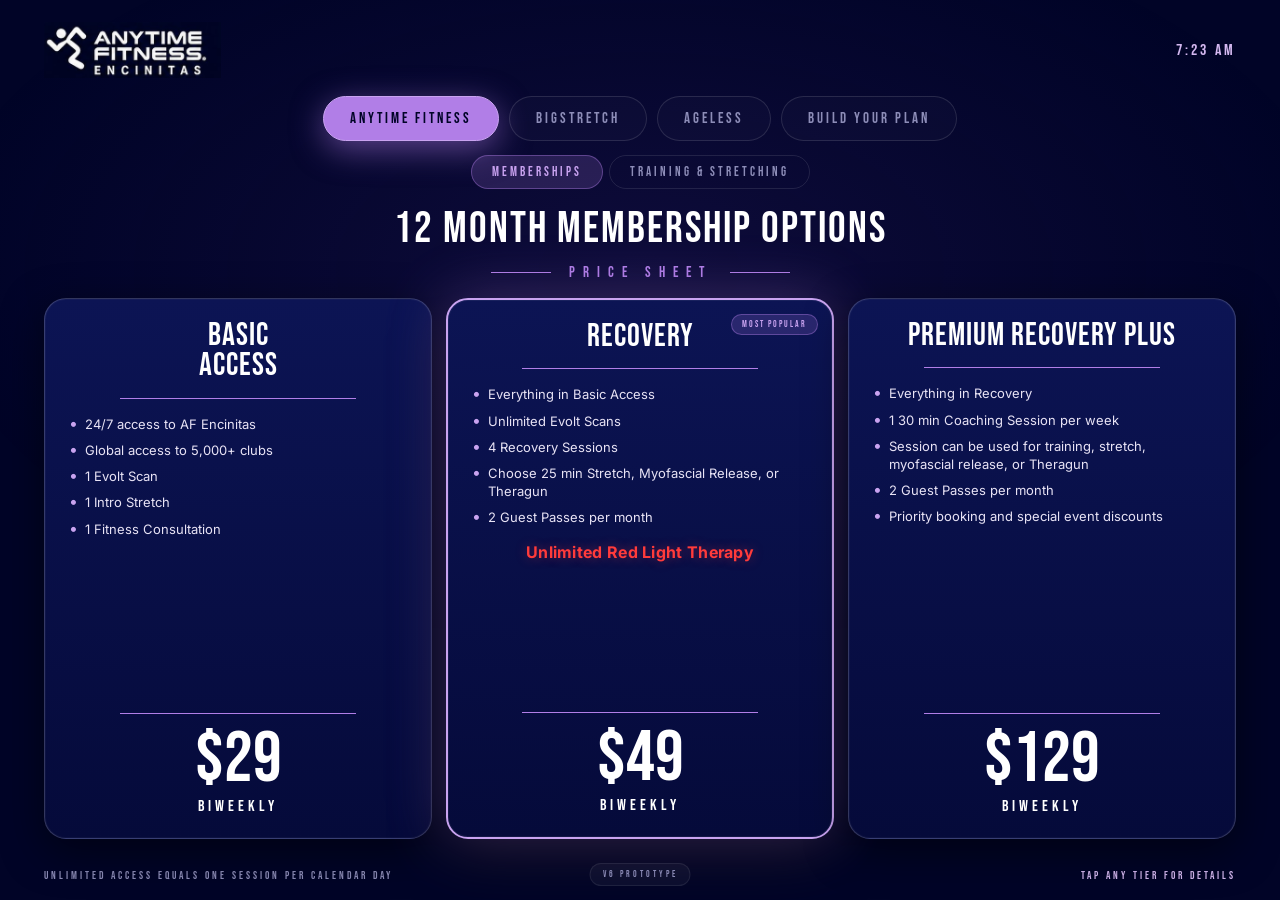
==== index.html @ 7ba9eded "Add files via upload" ====
<!DOCTYPE html>
<html lang="en">
<head>
<meta charset="UTF-8">
<meta name="viewport" content="width=device-width, initial-scale=1.0, maximum-scale=1.0, user-scalable=no">
<title>Anytime Fitness Encinitas — Membership Kiosk</title>
<link rel="preconnect" href="https://fonts.googleapis.com">
<link rel="preconnect" href="https://fonts.gstatic.com" crossorigin>
<link href="https://fonts.googleapis.com/css2?family=Bebas+Neue&family=Inter:wght@300;400;500;600;700;800&display=swap" rel="stylesheet">
<style>
:root {
  /* Sampled from the actual printed price sheets */
  --bg-deep: #010427;
  --bg-card: #050a3a;
  --bg-card-grad-top: #0c1454;
  --bg-card-grad-bot: #050a3a;
  --tile-border: rgba(255, 255, 255, 0.18);
  --tile-border-hot: rgba(177, 126, 231, 0.7);
  --purple-accent: #b17ee7;
  --purple-bright: #c9a3f0;
  --purple-soft: #d4b8f0;
  --purple-glow: rgba(177, 126, 231, 0.5);
  --red-hot: #ff3b3b;
  --red-glow: #ff6b6b;
  --white: #ffffff;
  --white-soft: #e8e3f5;
  --text-mute: #8d8db8;
  --gold: #d4af37;
  --gold-soft: #f0d97a;
  --gold-deep: #8b7325;
  --ageless-bg: #0a0a0a;
  --bigstretch-blue: #4a3fff;
  --bigstretch-cyan: #3fb8ff;
  --green-accent: #4ade80;
}

* { margin: 0; padding: 0; box-sizing: border-box; -webkit-tap-highlight-color: transparent; }

html, body {
  width: 100%;
  height: 100vh;
  overflow: hidden;
  font-family: 'Inter', sans-serif;
  background: var(--bg-deep);
  color: var(--white);
  user-select: none;
  -webkit-user-select: none;
}

body {
  background: var(--bg-deep);
  position: relative;
}

/* Subtle radial glow to mimic the printed sheet's center glow */
.kiosk-glow {
  position: fixed;
  inset: 0;
  pointer-events: none;
  z-index: 0;
  background: radial-gradient(ellipse 80% 60% at 50% 30%, rgba(76, 47, 145, 0.18), transparent 70%);
}

.kiosk {
  width: 100%;
  height: 100vh;
  display: flex;
  flex-direction: column;
  position: relative;
  z-index: 1;
}

/* ============ HEADER WITH OFFICIAL LOCKUP ============ */
.header {
  padding: 22px 44px 0;
  display: flex;
  align-items: center;
  justify-content: space-between;
  flex-shrink: 0;
}

.brand-lockup {
  height: 56px;
  width: auto;
  object-fit: contain;
}

.time-display {
  font-family: 'Bebas Neue', sans-serif;
  font-size: 16px;
  letter-spacing: 3px;
  color: var(--purple-soft);
}

/* ============ TABS ============ */
.tabs {
  display: flex;
  justify-content: center;
  gap: 10px;
  padding: 18px 44px 0;
  flex-shrink: 0;
}

.tab {
  padding: 12px 26px;
  border: 1px solid rgba(255,255,255,0.12);
  background: rgba(255,255,255,0.02);
  color: var(--text-mute);
  font-family: 'Bebas Neue', sans-serif;
  font-size: 15px;
  letter-spacing: 3px;
  cursor: pointer;
  border-radius: 100px;
  transition: all 0.3s cubic-bezier(0.4, 0, 0.2, 1);
  position: relative;
  overflow: hidden;
}

.tab.active {
  background: var(--purple-accent);
  color: var(--bg-deep);
  border-color: var(--purple-bright);
  box-shadow: 0 8px 32px var(--purple-glow);
}

.tab.active.ageless-tab {
  background: var(--ageless-bg);
  color: var(--gold);
  border-color: var(--gold);
  box-shadow: 0 8px 32px rgba(212, 175, 55, 0.3);
}

.tab.active.bigstretch-tab {
  background: linear-gradient(135deg, var(--bigstretch-blue), var(--bigstretch-cyan));
  color: var(--white);
  border-color: var(--bigstretch-cyan);
}

.tab.active.build-tab {
  background: linear-gradient(135deg, var(--purple-accent), #e8b8ff);
  background-size: 200% 200%;
  animation: buildGradient 4s ease-in-out infinite;
  color: var(--bg-deep);
}

@keyframes buildGradient {
  0%, 100% { background-position: 0% 50%; }
  50% { background-position: 100% 50%; }
}

.tab:not(.active):hover {
  color: var(--white);
  border-color: rgba(255,255,255,0.3);
}

/* SUB-TABS */
.sub-tabs {
  display: flex;
  gap: 6px;
  padding: 14px 44px 0;
  flex-shrink: 0;
  justify-content: center;
  opacity: 0;
  max-height: 0;
  overflow: hidden;
  transition: all 0.3s;
}

.sub-tabs.visible {
  opacity: 1;
  max-height: 60px;
}

.sub-tab {
  padding: 8px 20px;
  border: 1px solid rgba(255,255,255,0.1);
  background: transparent;
  color: var(--text-mute);
  font-family: 'Bebas Neue', sans-serif;
  font-size: 13px;
  letter-spacing: 3px;
  cursor: pointer;
  border-radius: 100px;
  transition: all 0.25s;
}

.sub-tab.active {
  background: rgba(177, 126, 231, 0.18);
  color: var(--purple-bright);
  border-color: rgba(177, 126, 231, 0.4);
}

/* ============ MAIN ============ */
.main {
  flex: 1;
  padding: 18px 44px;
  display: flex;
  flex-direction: column;
  min-height: 0;
  position: relative;
}

/* ============ SCREEN HEADER (mimics PRICE SHEET style on print) ============ */
.screen-header {
  text-align: center;
  margin-bottom: 16px;
  flex-shrink: 0;
}

.screen-title {
  font-family: 'Bebas Neue', sans-serif;
  font-size: 44px;
  letter-spacing: 2px;
  color: var(--white);
  line-height: 1;
  margin-bottom: 6px;
}

.screen-subtitle-wrap {
  display: inline-flex;
  align-items: center;
  gap: 18px;
  margin-top: 4px;
}

.screen-subtitle-wrap::before,
.screen-subtitle-wrap::after {
  content: '';
  display: block;
  width: 60px;
  height: 1px;
  background: var(--purple-accent);
}

.screen-subtitle {
  font-family: 'Bebas Neue', sans-serif;
  font-size: 15px;
  letter-spacing: 8px;
  color: var(--purple-accent);
}

/* ============ TILES (printed-sheet style) ============ */
.tiles-grid {
  flex: 1;
  display: grid;
  gap: 14px;
  min-height: 0;
}

.tiles-grid.memberships-grid {
  grid-template-columns: repeat(3, 1fr);
  grid-template-rows: 1fr;
}

.tiles-grid.training-grid {
  grid-template-columns: repeat(2, 1fr);
  grid-template-rows: 1fr 1fr;
}

.tiles-grid.bigstretch-grid {
  grid-template-columns: repeat(3, 1fr);
  grid-template-rows: repeat(2, 1fr);
}

.tiles-grid.bigstretch-grid .tile {
  padding: 16px 18px;
}

.tiles-grid.bigstretch-grid .tile-name {
  font-size: 24px;
}

.tiles-grid.bigstretch-grid .tile-includes li {
  font-size: 12px;
}

.tiles-grid.bigstretch-grid .tile-price {
  font-size: 52px;
}

.tiles-grid.bigstretch-grid .tile-cadence {
  font-size: 12px;
}

.tiles-grid.bigstretch-grid .tile-name-divider,
.tiles-grid.bigstretch-grid .tile-price-divider {
  margin: 8px auto 10px;
}

.tiles-grid.ageless-grid {
  grid-template-columns: repeat(2, 1fr);
  grid-template-rows: 1fr;
}

.tile {
  background: linear-gradient(180deg, var(--bg-card-grad-top), var(--bg-card-grad-bot));
  border: 1.5px solid var(--tile-border);
  border-radius: 22px;
  padding: 22px 24px;
  cursor: pointer;
  transition: all 0.35s cubic-bezier(0.4, 0, 0.2, 1);
  display: flex;
  flex-direction: column;
  position: relative;
  overflow: hidden;
  box-shadow:
    0 0 0 1px rgba(255, 255, 255, 0.03) inset,
    0 12px 40px rgba(0, 0, 0, 0.5);
}

.tile:hover {
  border-color: var(--tile-border-hot);
  transform: translateY(-3px);
  box-shadow:
    0 0 0 1px rgba(255, 255, 255, 0.06) inset,
    0 0 50px rgba(177, 126, 231, 0.25),
    0 20px 50px rgba(0, 0, 0, 0.6);
}

.tile.featured {
  border: 2px solid var(--purple-bright);
  box-shadow:
    0 0 0 1px rgba(255, 255, 255, 0.06) inset,
    0 0 60px rgba(177, 126, 231, 0.3),
    0 20px 50px rgba(0, 0, 0, 0.6);
}

.tile.featured .featured-pulse {
  position: absolute;
  inset: -2px;
  border-radius: 22px;
  pointer-events: none;
  border: 2px solid var(--purple-bright);
  animation: attentionPulse 4s ease-in-out infinite;
  opacity: 0;
}

@keyframes attentionPulse {
  0%, 100% { opacity: 0; box-shadow: 0 0 0 0 rgba(177, 126, 231, 0); }
  50% { opacity: 0.7; box-shadow: 0 0 0 8px rgba(177, 126, 231, 0.08), 0 0 40px rgba(177, 126, 231, 0.35); }
}

.tile.featured::after {
  content: 'MOST POPULAR';
  position: absolute;
  top: 14px;
  right: 14px;
  font-family: 'Bebas Neue', sans-serif;
  font-size: 9px;
  letter-spacing: 2px;
  color: var(--purple-bright);
  background: rgba(177, 126, 231, 0.18);
  padding: 4px 10px;
  border-radius: 100px;
  border: 1px solid rgba(177, 126, 231, 0.4);
  z-index: 3;
}

/* Tile content layout */
.tile-name {
  font-family: 'Bebas Neue', sans-serif;
  font-size: 32px;
  letter-spacing: 1px;
  line-height: 0.95;
  margin-bottom: 4px;
  text-align: center;
}

.tile-name-divider {
  height: 1px;
  background: var(--purple-accent);
  width: 70%;
  margin: 12px auto 16px;
}

.tile-includes {
  list-style: none;
  flex: 1;
  display: flex;
  flex-direction: column;
  justify-content: flex-start;
  gap: 8px;
}

.tile-includes li {
  font-size: 13px;
  color: var(--white-soft);
  line-height: 1.4;
  padding-left: 16px;
  position: relative;
}

.tile-includes li::before {
  content: '•';
  position: absolute;
  left: 0;
  top: 0;
  color: var(--purple-bright);
  font-size: 16px;
  line-height: 1;
}

/* RED highlight callout for Unlimited Red Light Therapy */
.benefit-red-highlight {
  color: var(--red-hot) !important;
  font-weight: 700;
  font-size: 16px !important;
  letter-spacing: 0.3px;
  text-shadow: 0 0 12px rgba(255, 59, 59, 0.4);
  margin-top: 6px;
  padding-left: 0 !important;
  text-align: center;
}

.benefit-red-highlight::before {
  display: none !important;
}

/* Price footer area on tile (matches print) */
.tile-price-divider {
  height: 1px;
  background: var(--purple-accent);
  width: 70%;
  margin: 14px auto 14px;
}

.tile-price-block {
  text-align: center;
}

.tile-price {
  font-family: 'Bebas Neue', sans-serif;
  font-size: 72px;
  letter-spacing: 0px;
  color: var(--white);
  line-height: 0.9;
  margin-bottom: 4px;
}

.tile-cadence {
  font-family: 'Bebas Neue', sans-serif;
  font-size: 16px;
  letter-spacing: 4px;
  color: var(--white);
}

.tile-cadence.purple {
  color: var(--purple-accent);
}

/* For Training/Stretch tiles with two-column price layout */
.tile.two-price-cols .tile-includes {
  flex: 1;
}

.tile-price-cols {
  display: grid;
  grid-template-columns: 1fr 1fr;
  gap: 16px;
  margin-top: 14px;
  padding-top: 14px;
  border-top: 1px solid var(--purple-accent);
}

.price-col {
  text-align: center;
}

.price-col-label {
  font-family: 'Bebas Neue', sans-serif;
  font-size: 13px;
  letter-spacing: 2px;
  color: var(--purple-accent);
  margin-bottom: 4px;
  line-height: 1.1;
}

.price-col-sublabel {
  font-family: 'Inter', sans-serif;
  font-size: 11px;
  color: var(--text-mute);
  margin-bottom: 8px;
  font-weight: 400;
}

.price-col-amount {
  font-family: 'Bebas Neue', sans-serif;
  font-size: 42px;
  color: var(--white);
  line-height: 0.95;
  margin-bottom: 4px;
}

.price-col-amount.purple {
  color: var(--purple-accent);
}

.price-col-footnote {
  font-size: 10px;
  color: var(--text-mute);
  font-style: italic;
}

/* Tap hint at the bottom of the tile */
.tile-tap-hint {
  margin-top: 12px;
  padding-top: 10px;
  border-top: 1px solid rgba(255,255,255,0.08);
  font-family: 'Bebas Neue', sans-serif;
  font-size: 10px;
  letter-spacing: 3px;
  color: var(--purple-soft);
  text-align: center;
  display: flex;
  justify-content: space-between;
  align-items: center;
}

.tile-tap-hint .arrow {
  font-size: 14px;
  transition: transform 0.3s;
}

.tile:hover .tile-tap-hint .arrow {
  transform: translateX(4px);
}

/* ============ SMALL GROUP TRAINING WIDE BAR (Ageless layout) ============ */
.sgt-bar {
  background: linear-gradient(180deg, var(--bg-card-grad-top), var(--bg-card-grad-bot));
  border: 1.5px solid var(--tile-border);
  border-radius: 22px;
  padding: 22px 28px;
  display: flex;
  align-items: center;
  gap: 28px;
}

.sgt-icon {
  width: 90px;
  height: 90px;
  border-radius: 50%;
  background: rgba(177, 126, 231, 0.12);
  border: 1px solid rgba(177, 126, 231, 0.3);
  display: flex;
  align-items: center;
  justify-content: center;
  flex-shrink: 0;
  font-size: 40px;
  color: var(--purple-bright);
}

.sgt-content {
  flex: 1;
  text-align: center;
}

.sgt-title {
  font-family: 'Bebas Neue', sans-serif;
  font-size: 34px;
  letter-spacing: 1px;
  margin-bottom: 4px;
}

.sgt-subtitle {
  font-size: 12px;
  color: var(--text-mute);
  margin-bottom: 14px;
}

.sgt-prices {
  display: flex;
  justify-content: center;
  gap: 60px;
}

.sgt-price-block {
  text-align: center;
}

.sgt-price-label {
  font-family: 'Bebas Neue', sans-serif;
  font-size: 14px;
  letter-spacing: 3px;
  color: var(--purple-accent);
  margin-bottom: 4px;
}

.sgt-price-amount {
  font-family: 'Bebas Neue', sans-serif;
  font-size: 52px;
  color: var(--white);
  line-height: 0.95;
}

.sgt-price-sub {
  font-family: 'Bebas Neue', sans-serif;
  font-size: 12px;
  color: var(--text-mute);
  letter-spacing: 2px;
  margin-top: 2px;
}

/* ============ AGELESS THEME ============ */
body.ageless {
  background: var(--ageless-bg);
}

body.ageless .kiosk-glow {
  background: radial-gradient(ellipse 80% 60% at 50% 30%, rgba(139, 115, 37, 0.12), transparent 70%);
}

body.ageless .tile {
  background: linear-gradient(180deg, #181410, #0d0a07);
  border-color: rgba(212, 175, 55, 0.18);
}

body.ageless .tile:hover {
  border-color: rgba(212, 175, 55, 0.5);
  box-shadow:
    0 0 0 1px rgba(255, 255, 255, 0.04) inset,
    0 0 50px rgba(212, 175, 55, 0.2),
    0 20px 50px rgba(0, 0, 0, 0.7);
}

body.ageless .tile.featured {
  border-color: var(--gold);
  box-shadow:
    0 0 0 1px rgba(255, 255, 255, 0.04) inset,
    0 0 60px rgba(212, 175, 55, 0.25),
    0 20px 50px rgba(0, 0, 0, 0.7);
}

body.ageless .tile.featured::after {
  color: var(--gold);
  background: rgba(212, 175, 55, 0.12);
  border-color: rgba(212, 175, 55, 0.4);
}

body.ageless .tile.featured .featured-pulse {
  border-color: var(--gold);
  animation-name: attentionPulseGold;
}

@keyframes attentionPulseGold {
  0%, 100% { opacity: 0; box-shadow: 0 0 0 0 rgba(212, 175, 55, 0); }
  50% { opacity: 0.7; box-shadow: 0 0 0 8px rgba(212, 175, 55, 0.08), 0 0 40px rgba(212, 175, 55, 0.35); }
}

body.ageless .tile-name-divider,
body.ageless .tile-price-divider {
  background: var(--gold);
}

body.ageless .tile-price-cols {
  border-top-color: var(--gold);
}

body.ageless .price-col-label,
body.ageless .tile-cadence.purple {
  color: var(--gold);
}

body.ageless .sgt-price-label {
  color: var(--gold);
}

body.ageless .tile-includes li::before { color: var(--gold); }

body.ageless .screen-subtitle {
  color: var(--gold-soft);
}

body.ageless .screen-subtitle-wrap::before,
body.ageless .screen-subtitle-wrap::after {
  background: var(--gold-soft);
}

body.ageless .tab.active {
  background: var(--ageless-bg);
  color: var(--gold);
  border-color: var(--gold);
}

/* ============ BIGSTRETCH THEME ============ */
body.bigstretch {
  background: linear-gradient(180deg, #0a0827 0%, #1a0f3f 100%);
}

body.bigstretch .tile {
  background: linear-gradient(180deg, #1a1252, #0c0840);
  border-color: rgba(74, 63, 255, 0.25);
}

body.bigstretch .tile.featured {
  border-color: var(--bigstretch-cyan);
  box-shadow:
    0 0 60px rgba(63, 184, 255, 0.3),
    0 20px 50px rgba(0, 0, 0, 0.6);
}

body.bigstretch .tile-name-divider,
body.bigstretch .tile-price-divider {
  background: linear-gradient(90deg, var(--bigstretch-blue), var(--bigstretch-cyan));
}

body.bigstretch .price-col-label,
body.bigstretch .tile-cadence.purple {
  color: var(--bigstretch-cyan);
  background: transparent;
}

body.bigstretch .tile-includes li::before { color: var(--bigstretch-cyan); }

body.bigstretch .screen-title,
body.bigstretch .tile.featured::after {
  color: var(--bigstretch-cyan);
}

/* ============ EXPANSION MODAL (tap to expand) ============ */
.expansion-overlay {
  position: fixed;
  inset: 0;
  z-index: 100;
  display: flex;
  align-items: center;
  justify-content: center;
  padding: 60px;
  opacity: 0;
  pointer-events: none;
  background: rgba(1, 4, 39, 0.85);
  backdrop-filter: blur(16px);
  -webkit-backdrop-filter: blur(16px);
  transition: opacity 0.35s;
}

.expansion-overlay.open {
  opacity: 1;
  pointer-events: all;
}

.expansion-card {
  width: 100%;
  max-width: 760px;
  max-height: 88vh;
  background: linear-gradient(180deg, var(--bg-card-grad-top), var(--bg-card-grad-bot));
  border: 1.5px solid var(--purple-accent);
  border-radius: 24px;
  padding: 40px 44px;
  position: relative;
  overflow-y: auto;
  transform: scale(0.96);
  transition: transform 0.4s cubic-bezier(0.34, 1.56, 0.64, 1);
  box-shadow: 0 30px 80px rgba(0,0,0,0.6);
}

.expansion-overlay.open .expansion-card { transform: scale(1); }

.expansion-close {
  position: absolute;
  top: 18px;
  right: 18px;
  width: 42px;
  height: 42px;
  border-radius: 50%;
  background: rgba(255,255,255,0.08);
  border: 1px solid rgba(255,255,255,0.12);
  color: var(--white);
  font-size: 22px;
  cursor: pointer;
  display: flex;
  align-items: center;
  justify-content: center;
  transition: all 0.2s;
}

.expansion-close:hover {
  background: rgba(255,255,255,0.14);
  transform: rotate(90deg);
}

.exp-eyebrow {
  font-family: 'Bebas Neue', sans-serif;
  font-size: 11px;
  letter-spacing: 4px;
  color: var(--purple-accent);
  margin-bottom: 10px;
}

.exp-title {
  font-family: 'Bebas Neue', sans-serif;
  font-size: 44px;
  letter-spacing: 1px;
  line-height: 1;
  margin-bottom: 8px;
}

.exp-price-row {
  display: flex;
  align-items: baseline;
  gap: 14px;
  margin-bottom: 22px;
  padding-bottom: 18px;
  border-bottom: 1px solid var(--purple-accent);
}

.exp-price {
  font-family: 'Bebas Neue', sans-serif;
  font-size: 56px;
  letter-spacing: 0px;
  color: var(--purple-bright);
  line-height: 1;
}

.exp-cadence {
  font-family: 'Bebas Neue', sans-serif;
  font-size: 13px;
  letter-spacing: 3px;
  color: var(--text-mute);
}

.exp-section-title {
  font-family: 'Bebas Neue', sans-serif;
  font-size: 12px;
  letter-spacing: 4px;
  color: var(--purple-soft);
  margin-bottom: 12px;
}

.exp-includes {
  display: grid;
  grid-template-columns: 1fr 1fr;
  gap: 10px 24px;
  margin-bottom: 24px;
}

.exp-includes li {
  list-style: none;
  font-size: 14px;
  color: var(--white-soft);
  padding-left: 18px;
  position: relative;
  line-height: 1.5;
}

.exp-includes li::before {
  content: '•';
  position: absolute;
  left: 0;
  top: 0;
  color: var(--purple-bright);
  font-size: 18px;
  line-height: 1.2;
}

.exp-handoff {
  background: linear-gradient(135deg, rgba(177, 126, 231, 0.18), rgba(177, 126, 231, 0.06));
  border: 1px solid rgba(177, 126, 231, 0.3);
  border-radius: 14px;
  padding: 18px 22px;
  display: flex;
  align-items: center;
  gap: 16px;
}

.exp-handoff .icon {
  width: 46px;
  height: 46px;
  border-radius: 50%;
  background: var(--purple-accent);
  color: var(--bg-deep);
  display: flex;
  align-items: center;
  justify-content: center;
  font-size: 20px;
  font-weight: 700;
}

.exp-handoff .text-title {
  font-family: 'Bebas Neue', sans-serif;
  font-size: 20px;
  letter-spacing: 2px;
  margin-bottom: 2px;
}

.exp-handoff .text-sub {
  font-size: 12px;
  color: var(--white-soft);
}

/* ============ BUILDER VIEW ============ */
.builder {
  flex: 1;
  display: flex;
  gap: 24px;
  min-height: 0;
}

.builder-options {
  flex: 1.4;
  display: flex;
  flex-direction: column;
  min-height: 0;
  overflow-y: auto;
  padding-right: 8px;
}

.builder-options::-webkit-scrollbar { width: 6px; }
.builder-options::-webkit-scrollbar-thumb { background: rgba(177, 126, 231, 0.3); border-radius: 3px; }

.builder-section { margin-bottom: 22px; }

.builder-section-header {
  display: flex;
  justify-content: space-between;
  align-items: baseline;
  margin-bottom: 12px;
  padding-bottom: 8px;
  border-bottom: 1px solid var(--purple-accent);
}

.builder-section-title {
  font-family: 'Bebas Neue', sans-serif;
  font-size: 20px;
  letter-spacing: 3px;
  color: var(--white);
}

.builder-section-sub {
  font-size: 11px;
  color: var(--text-mute);
  letter-spacing: 1px;
}

.builder-grid {
  display: grid;
  grid-template-columns: repeat(3, 1fr);
  gap: 10px;
}

.builder-grid.two-col { grid-template-columns: repeat(2, 1fr); }
.builder-grid.four-col { grid-template-columns: repeat(4, 1fr); }

.builder-option {
  background: linear-gradient(180deg, var(--bg-card-grad-top), var(--bg-card-grad-bot));
  border: 1px solid var(--tile-border);
  border-radius: 14px;
  padding: 14px;
  cursor: pointer;
  transition: all 0.25s;
  position: relative;
}

.builder-option:hover {
  border-color: var(--tile-border-hot);
  transform: translateY(-2px);
}

.builder-option.selected {
  border-color: var(--green-accent);
  background: linear-gradient(135deg, rgba(74, 222, 128, 0.1), rgba(177, 126, 231, 0.1));
  box-shadow: 0 0 0 1px var(--green-accent), 0 8px 24px rgba(74, 222, 128, 0.1);
}

.builder-option.selected::after {
  content: '✓';
  position: absolute;
  top: 10px;
  right: 10px;
  width: 24px;
  height: 24px;
  border-radius: 50%;
  background: var(--green-accent);
  color: var(--bg-deep);
  display: flex;
  align-items: center;
  justify-content: center;
  font-size: 13px;
  font-weight: 700;
  animation: checkPop 0.4s cubic-bezier(0.34, 1.56, 0.64, 1);
}

@keyframes checkPop {
  0% { transform: scale(0) rotate(-180deg); }
  100% { transform: scale(1) rotate(0deg); }
}

.builder-option-brand {
  font-family: 'Bebas Neue', sans-serif;
  font-size: 9px;
  letter-spacing: 2px;
  color: var(--purple-bright);
  margin-bottom: 4px;
}

.builder-option-name {
  font-family: 'Bebas Neue', sans-serif;
  font-size: 13px;
  letter-spacing: 1.5px;
  margin-bottom: 6px;
  padding-right: 30px;
  line-height: 1.1;
}

.builder-option-price {
  font-family: 'Bebas Neue', sans-serif;
  font-size: 22px;
  color: var(--white);
  line-height: 1;
}

.builder-option-cadence {
  font-size: 9px;
  color: var(--text-mute);
  letter-spacing: 1.5px;
  margin-top: 4px;
  text-transform: uppercase;
}

.builder-summary {
  flex: 1;
  background: linear-gradient(180deg, var(--bg-card-grad-top), var(--bg-card-grad-bot));
  border: 1.5px solid var(--purple-accent);
  border-radius: 20px;
  padding: 26px;
  display: flex;
  flex-direction: column;
  min-height: 0;
  box-shadow: 0 20px 60px rgba(0,0,0,0.5);
}

.summary-header {
  font-family: 'Bebas Neue', sans-serif;
  font-size: 22px;
  letter-spacing: 3px;
  margin-bottom: 4px;
}

.summary-sub {
  font-size: 11px;
  color: var(--text-mute);
  letter-spacing: 1px;
  margin-bottom: 22px;
  padding-bottom: 16px;
  border-bottom: 1px solid rgba(177, 126, 231, 0.3);
}

.summary-items {
  flex: 1;
  overflow-y: auto;
  margin-bottom: 16px;
}

.summary-empty {
  text-align: center;
  padding: 40px 20px;
  color: var(--text-mute);
  font-size: 13px;
  line-height: 1.6;
}

.summary-empty .icon {
  font-size: 36px;
  margin-bottom: 12px;
  opacity: 0.3;
}

.summary-item {
  display: flex;
  justify-content: space-between;
  align-items: flex-start;
  padding: 12px 0;
  border-bottom: 1px solid rgba(255,255,255,0.05);
}

.summary-item-name {
  font-size: 12px;
  color: var(--white-soft);
  line-height: 1.3;
  padding-right: 8px;
}

.summary-item-brand {
  font-family: 'Bebas Neue', sans-serif;
  font-size: 9px;
  letter-spacing: 2px;
  color: var(--purple-bright);
  margin-bottom: 2px;
}

.summary-item-type {
  font-size: 10px;
  color: var(--text-mute);
  margin-top: 2px;
  font-style: italic;
}

.summary-item-price {
  font-family: 'Bebas Neue', sans-serif;
  font-size: 14px;
  color: var(--white);
  white-space: nowrap;
}

.summary-discount {
  margin-top: 10px;
  padding: 12px 14px;
  background: linear-gradient(135deg, rgba(74, 222, 128, 0.12), rgba(74, 222, 128, 0.05));
  border: 1px solid rgba(74, 222, 128, 0.4);
  border-radius: 10px;
  display: flex;
  justify-content: space-between;
  align-items: center;
}

.summary-discount-label,
.summary-discount-amount {
  font-family: 'Bebas Neue', sans-serif;
  letter-spacing: 2px;
  color: var(--green-accent);
}

.summary-discount-amount { font-size: 14px; }
.summary-discount-label { font-size: 11px; }

.summary-totals {
  padding-top: 16px;
  border-top: 1px solid rgba(177, 126, 231, 0.3);
}

.total-row {
  display: flex;
  justify-content: space-between;
  align-items: baseline;
  margin-bottom: 8px;
}

.total-label {
  font-family: 'Bebas Neue', sans-serif;
  font-size: 11px;
  letter-spacing: 2px;
  color: var(--text-mute);
}

.total-value {
  font-family: 'Bebas Neue', sans-serif;
  color: var(--white);
}

.total-row.biweekly .total-value {
  font-size: 32px;
  color: var(--purple-bright);
  text-shadow: 0 0 30px rgba(177, 126, 231, 0.3);
}

.total-row.one-time {
  margin-top: 10px;
  padding-top: 10px;
  border-top: 1px dashed rgba(255,255,255,0.08);
}

.total-row.one-time .total-value {
  font-size: 14px;
  color: var(--purple-soft);
}

.builder-cta {
  margin-top: 18px;
  background: linear-gradient(135deg, var(--purple-accent), #e8b8ff);
  padding: 16px;
  border-radius: 14px;
  text-align: center;
  border: none;
  color: var(--bg-deep);
  cursor: pointer;
  transition: transform 0.2s, box-shadow 0.2s;
  font-weight: 700;
}

.builder-cta:hover {
  transform: translateY(-2px);
  box-shadow: 0 12px 30px rgba(177, 126, 231, 0.4);
}

.builder-cta-title {
  font-family: 'Bebas Neue', sans-serif;
  font-size: 16px;
  letter-spacing: 3px;
  margin-bottom: 2px;
}

.builder-cta-sub {
  font-size: 11px;
  opacity: 0.85;
}

.builder-cta:disabled {
  opacity: 0.4;
  cursor: not-allowed;
  transform: none;
}

.builder-reset {
  margin-top: 8px;
  background: transparent;
  border: 1px solid rgba(255,255,255,0.12);
  color: var(--text-mute);
  padding: 10px;
  border-radius: 10px;
  font-family: 'Bebas Neue', sans-serif;
  font-size: 11px;
  letter-spacing: 2px;
  cursor: pointer;
  transition: all 0.2s;
}

.builder-reset:hover {
  border-color: rgba(255,255,255,0.25);
  color: var(--white);
}

/* ============ FOOTER ============ */
.footer {
  flex-shrink: 0;
  padding: 12px 44px 18px;
  display: flex;
  justify-content: space-between;
  align-items: center;
  font-family: 'Bebas Neue', sans-serif;
  font-size: 11px;
  color: var(--text-mute);
  letter-spacing: 3px;
}

.footer .cta { color: var(--purple-soft); }

/* ============ IDLE OVERLAY ============ */
.idle-overlay {
  position: fixed;
  inset: 0;
  z-index: 200;
  opacity: 0;
  pointer-events: none;
  transition: opacity 0.8s ease;
}

.idle-overlay.active {
  opacity: 1;
  pointer-events: all;
}

.idle-bg {
  position: absolute;
  inset: 0;
  background-size: cover;
  background-position: center;
  animation: idleKenBurns 12s ease-in-out infinite;
}

@keyframes idleKenBurns {
  0% { transform: scale(1.05) translate(0, 0); }
  50% { transform: scale(1.12) translate(-2%, -1%); }
  100% { transform: scale(1.05) translate(0, 0); }
}

.idle-bg::after {
  content: '';
  position: absolute;
  inset: 0;
  background: linear-gradient(180deg, rgba(1, 4, 39, 0.4) 0%, rgba(1, 4, 39, 0.6) 60%, rgba(1, 4, 39, 0.92) 100%);
}

.idle-content {
  position: relative;
  z-index: 2;
  height: 100%;
  display: flex;
  flex-direction: column;
  align-items: center;
  justify-content: center;
  text-align: center;
  padding: 60px;
}

.idle-lockup {
  height: 90px;
  margin-bottom: 40px;
  opacity: 0;
  animation: idleFadeIn 1.2s ease 0.3s forwards;
}

.idle-tagline {
  font-family: 'Bebas Neue', sans-serif;
  font-size: 88px;
  letter-spacing: 4px;
  color: var(--white);
  margin-bottom: 50px;
  opacity: 0;
  animation: idleFadeIn 1.2s ease 0.6s forwards;
  text-shadow: 0 4px 40px rgba(0,0,0,0.6);
}

.idle-tap-prompt {
  display: flex;
  flex-direction: column;
  align-items: center;
  gap: 18px;
  opacity: 0;
  animation: idleFadeIn 1.2s ease 0.9s forwards;
}

.idle-tap-circle {
  width: 60px;
  height: 60px;
  border-radius: 50%;
  border: 2px solid var(--purple-bright);
  position: relative;
  animation: tapPulse 2s ease-in-out infinite;
}

.idle-tap-circle::before,
.idle-tap-circle::after {
  content: '';
  position: absolute;
  inset: 0;
  border-radius: 50%;
  border: 2px solid var(--purple-bright);
  animation: tapRipple 2s ease-out infinite;
}

.idle-tap-circle::after { animation-delay: 1s; }

@keyframes tapPulse {
  0%, 100% { transform: scale(1); }
  50% { transform: scale(0.92); }
}

@keyframes tapRipple {
  0% { transform: scale(1); opacity: 1; }
  100% { transform: scale(2.2); opacity: 0; }
}

.idle-tap-text {
  font-family: 'Bebas Neue', sans-serif;
  font-size: 18px;
  letter-spacing: 8px;
  color: var(--purple-soft);
}

@keyframes idleFadeIn {
  from { opacity: 0; transform: translateY(20px); }
  to { opacity: 1; transform: translateY(0); }
}

/* Stagger reveal */
.stagger-in > * {
  opacity: 0;
  animation: staggerFadeUp 0.6s cubic-bezier(0.4, 0, 0.2, 1) forwards;
}

.stagger-in > *:nth-child(1) { animation-delay: 0ms; }
.stagger-in > *:nth-child(2) { animation-delay: 80ms; }
.stagger-in > *:nth-child(3) { animation-delay: 160ms; }
.stagger-in > *:nth-child(4) { animation-delay: 220ms; }

.tile.stagger-tile {
  opacity: 0;
  animation: staggerFadeUp 0.5s cubic-bezier(0.4, 0, 0.2, 1) forwards;
}

@keyframes staggerFadeUp {
  from { opacity: 0; transform: translateY(12px); }
  to { opacity: 1; transform: translateY(0); }
}

/* PROTO BADGE */
.proto-badge {
  position: fixed;
  bottom: 14px;
  left: 50%;
  transform: translateX(-50%);
  background: rgba(255,255,255,0.04);
  border: 1px solid rgba(255,255,255,0.08);
  padding: 5px 12px;
  border-radius: 100px;
  font-family: 'Bebas Neue', sans-serif;
  font-size: 9px;
  letter-spacing: 3px;
  color: var(--text-mute);
  z-index: 50;
}

</style>
</head>
<body>
<div class="kiosk-glow"></div>

<div class="kiosk">
  <header class="header">
    <img class="brand-lockup" src="[data-uri]" alt="Anytime Fitness Encinitas">
    <div class="time-display" id="timeDisplay"></div>
  </header>

  <div class="tabs" id="tabs">
    <button class="tab active" data-brand="anytime">ANYTIME FITNESS</button>
    <button class="tab bigstretch-tab" data-brand="bigstretch">BIGSTRETCH</button>
    <button class="tab ageless-tab" data-brand="ageless">AGELESS</button>
    <button class="tab build-tab" data-brand="build">BUILD YOUR PLAN</button>
  </div>

  <div class="sub-tabs" id="subTabs">
    <button class="sub-tab active" data-sub="memberships">MEMBERSHIPS</button>
    <button class="sub-tab" data-sub="training">TRAINING & STRETCHING</button>
  </div>

  <main class="main" id="main"></main>

  <footer class="footer">
    <div class="legal" id="footerLegal">UNLIMITED ACCESS EQUALS ONE SESSION PER CALENDAR DAY</div>
    <div class="cta" id="footerCta">TAP ANY TIER FOR DETAILS</div>
  </footer>
</div>

<!-- IDLE OVERLAY -->
<div class="idle-overlay" id="idleOverlay">
  <div class="idle-bg" id="idleBg"></div>
  <div class="idle-content">
    <img class="idle-lockup" src="[data-uri]" alt="Anytime Fitness Encinitas">
    <div class="idle-tagline" id="idleTagline">STRONGER TOGETHER</div>
    <div class="idle-tap-prompt">
      <div class="idle-tap-circle"></div>
      <div class="idle-tap-text">TAP ANYWHERE TO START</div>
    </div>
  </div>
</div>

<div class="proto-badge">V6 PROTOTYPE</div>

<script>
// V6 CONTENT — mirrors the printed price sheets

const BRANDS = {
  anytime: {
    name: 'ANYTIME FITNESS',
    hasSubTabs: true,
    sub: {
      memberships: {
        screenTitle: '12 MONTH MEMBERSHIP OPTIONS',
        screenSubtitle: 'PRICE SHEET',
        gridClass: 'memberships-grid',
        footerLegal: 'UNLIMITED ACCESS EQUALS ONE SESSION PER CALENDAR DAY',
        tiles: [
          {
            id: 'basic',
            name: 'BASIC\nACCESS',
            benefits: [
              '24/7 access to AF Encinitas',
              'Global access to 5,000+ clubs',
              '1 Evolt Scan',
              '1 Intro Stretch',
              '1 Fitness Consultation'
            ],
            price: 29,
            priceDisplay: '$29',
            cadence: 'BIWEEKLY',
            full: [
              '24/7 access to AF Encinitas',
              'Global access to 5,000+ clubs worldwide',
              '1 Evolt Scan body composition',
              '1 Intro Stretch session',
              '1 Fitness Consultation'
            ]
          },
          {
            id: 'recovery',
            name: 'RECOVERY',
            featured: true,
            benefits: [
              'Everything in Basic Access',
              'Unlimited Evolt Scans',
              '4 Recovery Sessions',
              'Choose 25 min Stretch, Myofascial Release, or Theragun',
              '2 Guest Passes per month',
              { text: 'Unlimited Red Light Therapy', highlight: 'red' }
            ],
            price: 49,
            priceDisplay: '$49',
            cadence: 'BIWEEKLY',
            full: [
              '24/7 access to AF Encinitas',
              'Global access to 5,000+ clubs worldwide',
              'Unlimited Evolt Scans',
              '4 Recovery Sessions per month',
              'Choose Stretch, Myofascial, or Theragun',
              { text: 'Unlimited Red Light Therapy', highlight: 'red' },
              '2 Guest Passes per month (no rollover)',
              '1 Fitness Consultation',
              'Member events access',
              'Priority booking on recovery'
            ]
          },
          {
            id: 'premium',
            name: 'PREMIUM RECOVERY PLUS',
            benefits: [
              'Everything in Recovery',
              '1 30 min Coaching Session per week',
              'Session can be used for training, stretch, myofascial release, or Theragun',
              '2 Guest Passes per month',
              'Priority booking and special event discounts'
            ],
            price: 129,
            priceDisplay: '$129',
            cadence: 'BIWEEKLY',
            full: [
              '24/7 access to AF Encinitas',
              'Global access to 5,000+ clubs worldwide',
              'Unlimited Evolt Scans',
              '4 Recovery Sessions per month',
              { text: 'Unlimited Red Light Therapy', highlight: 'red' },
              '1 30-min Coaching Session per week',
              'Coaching: training, stretch, myofascial, or Theragun',
              '2 Guest Passes per month (no rollover)',
              'Priority booking access',
              'Special event discounts',
              'Member events access',
              'Quarterly check-in with coach',
              'Birthday week perks'
            ]
          }
        ]
      },
      training: {
        screenTitle: 'PERSONAL TRAINING & ASSISTED STRETCHING',
        screenSubtitle: 'PRICE SHEET',
        gridClass: 'training-grid',
        footerLegal: 'MEMBERSHIPS BILLED BIWEEKLY • 3-MONTH MINIMUM • SINGLE SESSIONS WALK-IN FRIENDLY',
        tiles: [
          {
            id: 'stretch-25',
            name: '25 MIN STRETCH',
            benefits: [
              'Assisted stretching',
              'Mobility and recovery',
              'Great for busy schedules'
            ],
            twoPriceCols: true,
            cols: [
              { label: '6 PACK', amount: '$299', footnote: '($50 per session)' },
              { label: 'MEMBERSHIP', sublabel: '3 month minimum', amount: '$45', footnote: 'per session', purple: true }
            ],
            full: [
              'Assisted stretching, mobility, and recovery',
              'Great for busy schedules',
              '6-Pack: $299 ($50 per session)',
              'Membership: $45 per session, 3-month minimum',
              'Choose Assisted Stretch, Myofascial, or Theragun'
            ]
          },
          {
            id: 'training-30',
            name: '30 MIN TRAINING',
            benefits: [
              'One on one coaching',
              'Strength and accountability',
              'Efficient focused sessions'
            ],
            singlePriceCol: true,
            colLabel: 'MEMBERSHIP',
            colSublabel: '3 month minimum',
            featured: true,
            price: 99,
            priceDisplay: '$99',
            cadence: 'BIWEEKLY',
            footnote: '($50 per session)',
            full: [
              'One on one coaching',
              'Strength and accountability',
              'Efficient focused sessions',
              '$99 biweekly',
              '$50 per session',
              '3-month minimum commitment'
            ]
          },
          {
            id: 'stretch-50',
            name: '50 MIN STRETCH',
            benefits: [
              'Full body assisted stretch',
              'Deeper mobility work',
              'Relaxing and restorative'
            ],
            twoPriceCols: true,
            cols: [
              { label: '6 PACK', amount: '$540', footnote: '($90 per session)' },
              { label: 'MEMBERSHIP', sublabel: '3 month minimum', amount: '$85', footnote: 'per session', purple: true }
            ],
            full: [
              'Full body assisted stretch',
              'Deeper mobility work',
              'Relaxing and restorative',
              '6-Pack: $540 ($90 per session)',
              'Membership: $85 per session, 3-month minimum'
            ]
          },
          {
            id: 'training-60',
            name: '60 MIN TRAINING',
            benefits: [
              'One on one coaching',
              'Full workout session',
              'Strength, form, and progression'
            ],
            singlePriceCol: true,
            colLabel: 'MEMBERSHIP',
            colSublabel: '3 month minimum',
            price: 180,
            priceDisplay: '$180',
            cadence: 'BIWEEKLY',
            footnote: '($90 per session)',
            full: [
              'One on one coaching',
              'Full workout session',
              'Strength, form, and progression',
              '$180 biweekly',
              '$90 per session',
              '3-month minimum commitment'
            ]
          }
        ]
      }
    }
  },
  bigstretch: {
    name: 'BIGSTRETCH',
    screenTitle: 'STRETCH & RECOVERY',
    screenSubtitle: 'PRICE SHEET',
    gridClass: 'bigstretch-grid',
    footerLegal: 'STRETCH • MYOFASCIAL RELEASE • THERAGUN • ALL PRICED THE SAME',
    tiles: [
      { id: 'bs-single-25', name: '25-MIN\nSINGLE', price: 55, priceDisplay: '$55', cadence: 'PER SESSION',
        benefits: ['25-min session','Pick your service','Walk-in friendly','Great for guests'],
        full: ['25-minute one-on-one session','Choose Stretch, Myofascial Release, or Theragun','Perfect for first-time visitors','No membership required'] },
      { id: 'bs-six-25', name: '6-PACK\n25-MIN', price: 299, priceDisplay: '$299', cadence: '$50 PER SESSION',
        benefits: ['Six 25-min sessions','$50 per session','Mix any service','90-day expiration','Transferable to family'],
        full: ['Six 25-minute sessions','$50 per session, save vs single rate','Mix Stretch, Myofascial, or Theragun freely','90-day expiration from purchase','Transferable to family members'] },
      { id: 'bs-mem-25', name: '25-MIN\nMEMBERSHIP', price: 90, priceDisplay: '$90', cadence: 'BIWEEKLY', subnote: '3-MONTH MINIMUM', featured: true,
        benefits: ['Assisted stretching','Mobility and recovery','Great for busy schedules','$45 per session','3-month minimum'],
        full: ['25-minute sessions on a 3-month membership','Assisted stretching, mobility and recovery','Great for busy schedules','$45 per session','Auto-billed biweekly for 3 months','3-month minimum commitment'] },
      { id: 'bs-single-50', name: '50-MIN\nSINGLE', price: 95, priceDisplay: '$95', cadence: 'PER SESSION',
        benefits: ['50-min session','Full-body coverage','Pick your service','Great for guests'],
        full: ['50-minute one-on-one session','Full-body deep work','Choose Stretch, Myofascial Release, or Theragun','No membership required'] },
      { id: 'bs-six-50', name: '6-PACK\n50-MIN', price: 540, priceDisplay: '$540', cadence: '$90 PER SESSION',
        benefits: ['Six 50-min sessions','$90 per session','Mix any service','90-day expiration'],
        full: ['Six 50-minute sessions','$90 per session, save vs single rate','Mix and match modalities','90-day expiration from purchase'] },
      { id: 'bs-mem-50', name: '50-MIN\nMEMBERSHIP', price: 170, priceDisplay: '$170', cadence: 'BIWEEKLY', subnote: '3-MONTH MINIMUM',
        benefits: ['Full body assisted stretch','Deeper mobility work','Relaxing and restorative','$85 per session','3-month minimum'],
        full: ['50-minute sessions on a 3-month membership','Full body assisted stretch','Deeper mobility work, relaxing and restorative','$85 per session','Auto-billed biweekly for 3 months','3-month minimum commitment'] }
    ]
  },
  ageless: {
    name: 'AGELESS',
    screenTitle: 'AGELESS SMALL GROUP TRAINING',
    screenSubtitle: 'STRONGER FOR LIFE',
    gridClass: 'ageless-grid',
    footerLegal: 'COACH-LED • SMALL GROUP TRAINING FOR ACTIVE ADULTS 50+',
    tiles: [
      { id: 'ag-ten', name: '10\nSESSION PACK', price: 299, priceDisplay: '$299', cadence: '$29.90 PER SESSION',
        benefits: ['10 group sessions','Coach-led','Use at your pace','Great starting point','No expiration pressure'],
        full: ['10 small group training sessions','Coach-led, results-driven programming','$29.90 per session','No expiration pressure, use at your pace','Perfect for trying the program'] },
      { id: 'ag-unlimited', name: 'UNLIMITED', price: 99, priceDisplay: '$99', cadence: 'BIWEEKLY', featured: true,
        benefits: ['Unlimited sessions','Best value at 3x+/wk','Accountability','Community','Train with others'],
        full: ['Unlimited small group training sessions','Best value if you train 3+ times per week','Accountability and motivation built in','Train with others, stay consistent','One session per calendar day'] }
    ]
  }
};

// CONFIGURATOR
const BUILDER_OPTIONS = {
  memberships: {
    title: 'ANYTIME FITNESS MEMBERSHIP',
    sub: 'Recurring biweekly',
    options: [
      { id: 'm-basic', name: 'Basic Access', brand: 'ANYTIME', price: 29, type: 'recurring', desc: '24/7 + Global Access' },
      { id: 'm-recovery', name: 'Recovery', brand: 'ANYTIME', price: 49, type: 'recurring', desc: '+ Red Light, Stretch, Guest Passes' },
      { id: 'm-premium', name: 'Premium Recovery Plus', brand: 'ANYTIME', price: 129, type: 'recurring', desc: '+ Weekly Coaching Session' }
    ]
  },
  training: {
    title: 'PERSONAL TRAINING ADD-ON',
    sub: '3-month membership, biweekly',
    options: [
      { id: 't-30-mem', name: '30-min Membership', brand: 'ANYTIME', price: 99, type: 'recurring', desc: '$50/session, 3-mo minimum' },
      { id: 't-60-mem', name: '60-min Membership', brand: 'ANYTIME', price: 180, type: 'recurring', desc: '$90/session, 3-mo minimum' }
    ]
  },
  bigstretch: {
    title: 'BIGSTRETCH ADD-ON',
    sub: 'Stretch, Myofascial, or Theragun',
    options: [
      { id: 'b-25', name: '25-min Membership', brand: 'BIGSTRETCH', price: 90, type: 'recurring', desc: '$45/session, 3-mo minimum' },
      { id: 'b-50', name: '50-min Membership', brand: 'BIGSTRETCH', price: 170, type: 'recurring', desc: '$85/session, 3-mo minimum' }
    ]
  },
  ageless: {
    title: 'AGELESS ADD-ON',
    sub: 'Small group training',
    options: [
      { id: 'a-ten', name: 'Ageless 10-Pack', brand: 'AGELESS', price: 299, type: 'onetime', desc: '$29.90 per session' },
      { id: 'a-unlimited', name: 'Ageless Unlimited', brand: 'AGELESS', price: 99, type: 'recurring', desc: 'Biweekly, all you can train' }
    ]
  },
  singles: {
    title: 'SINGLE SESSIONS',
    sub: 'One-time, optional (guests get this rate)',
    options: [
      { id: 's-pt-30', name: 'PT 30-min', brand: 'ANYTIME', price: 60, type: 'onetime', desc: 'Single training session' },
      { id: 's-pt-60', name: 'PT 60-min', brand: 'ANYTIME', price: 110, type: 'onetime', desc: 'Single training session' },
      { id: 's-bs-25', name: 'Stretch 25-min', brand: 'BIGSTRETCH', price: 55, type: 'onetime', desc: 'Single stretch/myo/Theragun' },
      { id: 's-bs-50', name: 'Stretch 50-min', brand: 'BIGSTRETCH', price: 95, type: 'onetime', desc: 'Single stretch/myo/Theragun' }
    ]
  }
};

const IDLE_PHOTOS = [
  { photo: 'anytime-banner', tagline: 'STRONGER TOGETHER' },
  { photo: 'anytime-squat', tagline: 'TRAIN ON YOUR TIME' },
  { photo: 'bigstretch-maya', tagline: 'MOVE BETTER' },
  { photo: 'ageless-paula', tagline: 'STRONGER FOR LIFE' },
  { photo: 'anytime-deadlift', tagline: 'COACH-LED RESULTS' }
];


// V6 KIOSK SCRIPT
const PHOTOS = {
    "anytime-banner": "[data-uri]",
    "anytime-squat": "[data-uri]",
    "bigstretch-maya": "[data-uri]",
    "ageless-stretch-1": "[data-uri]",
    "bigstretch-2": "[data-uri]",
    "ageless-paula": "[data-uri]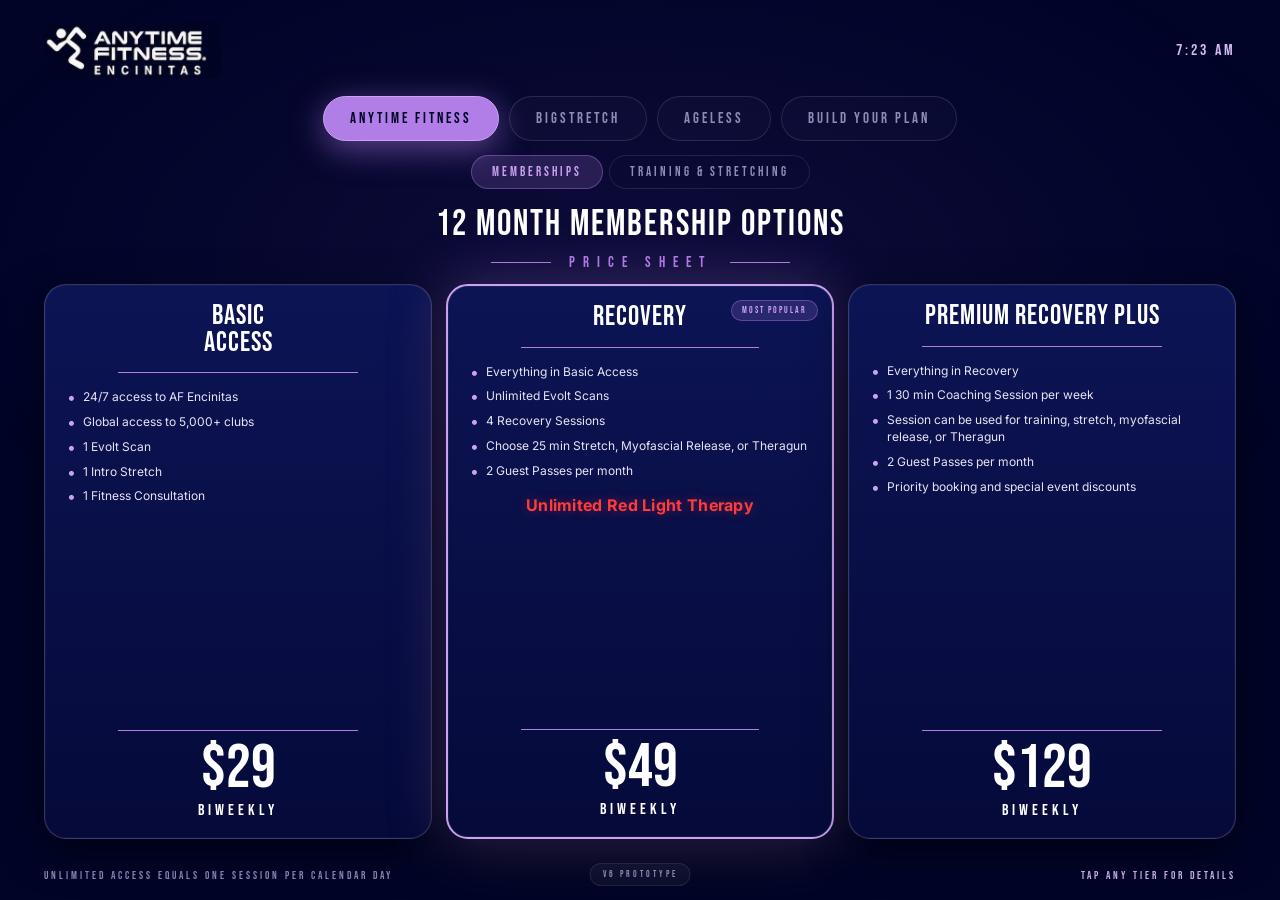
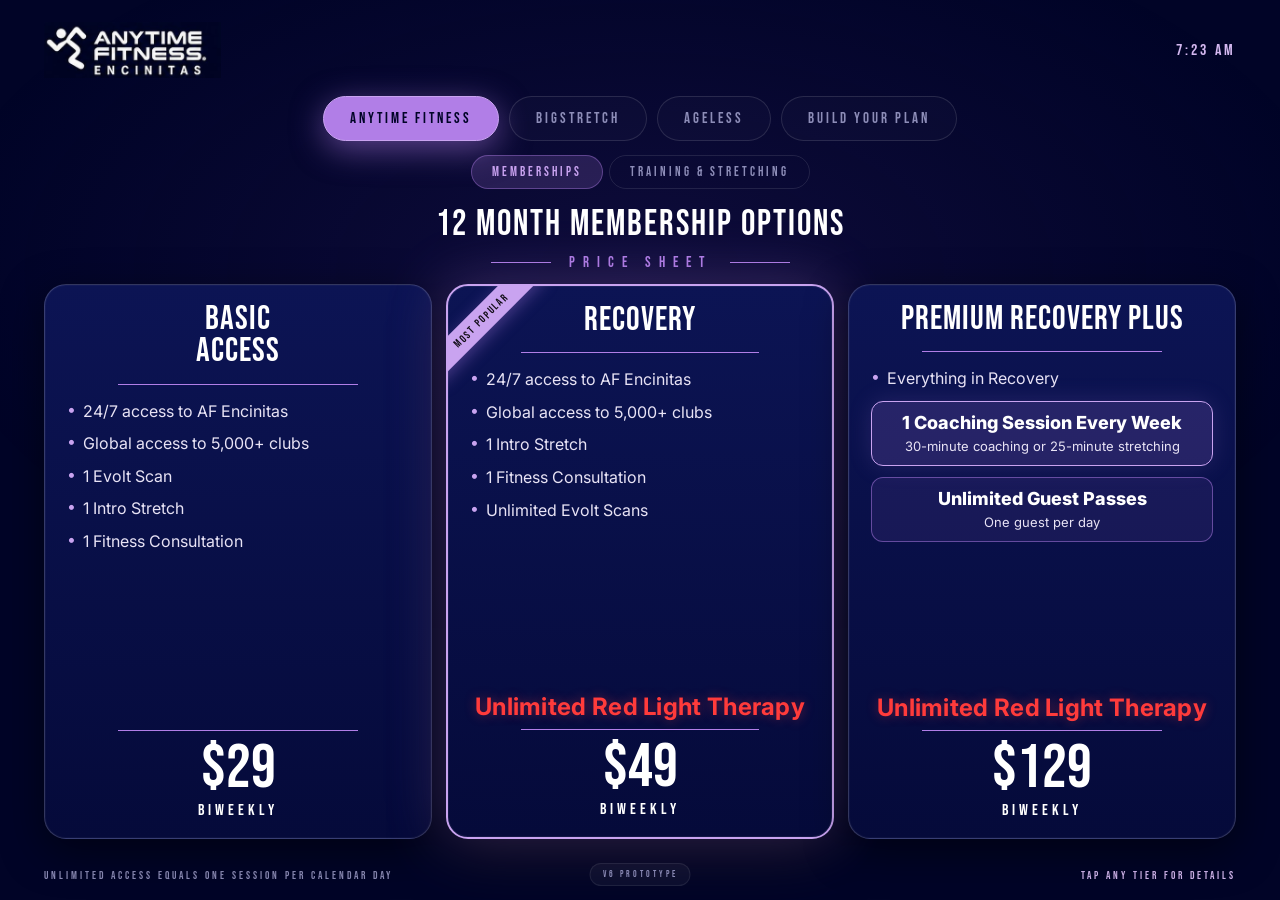
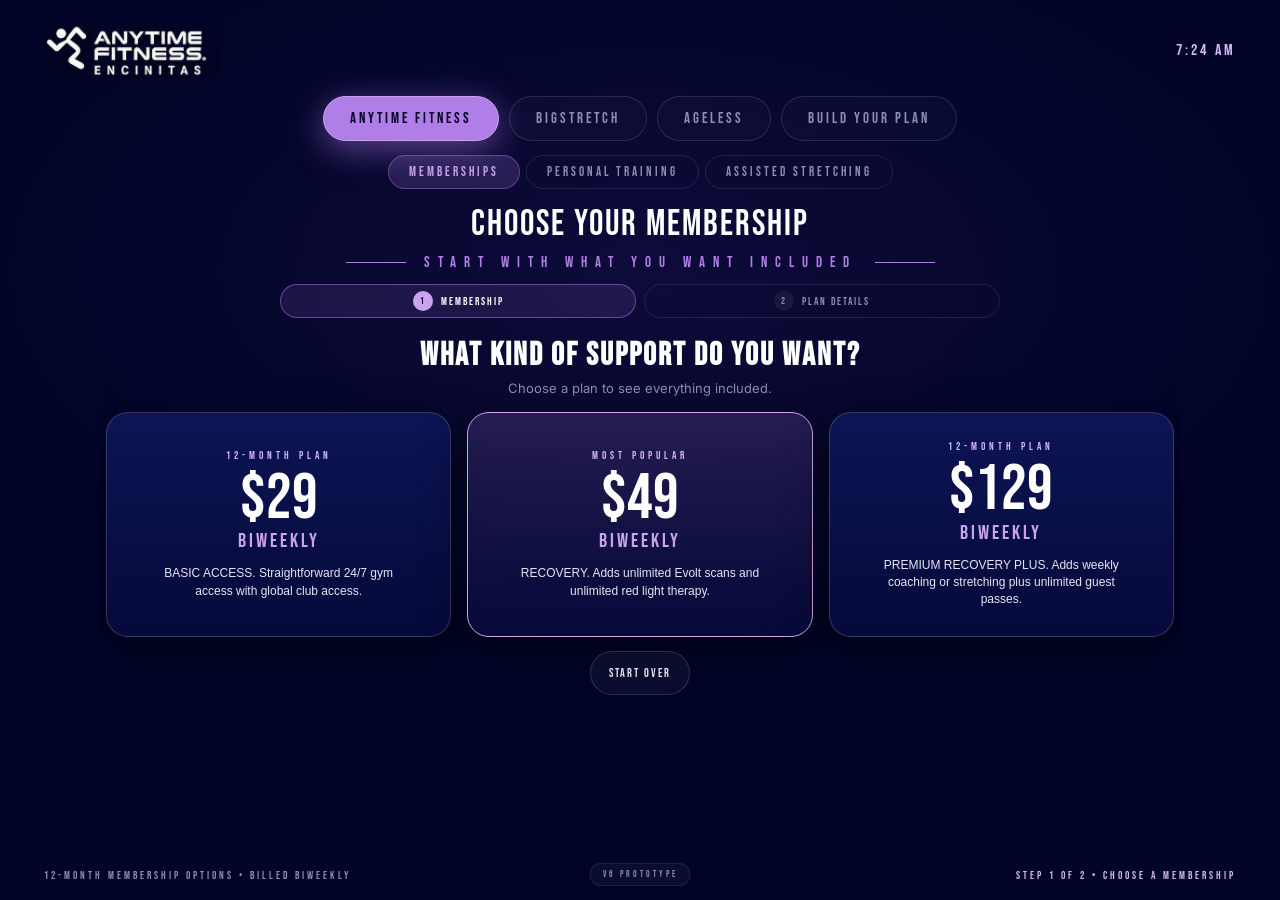
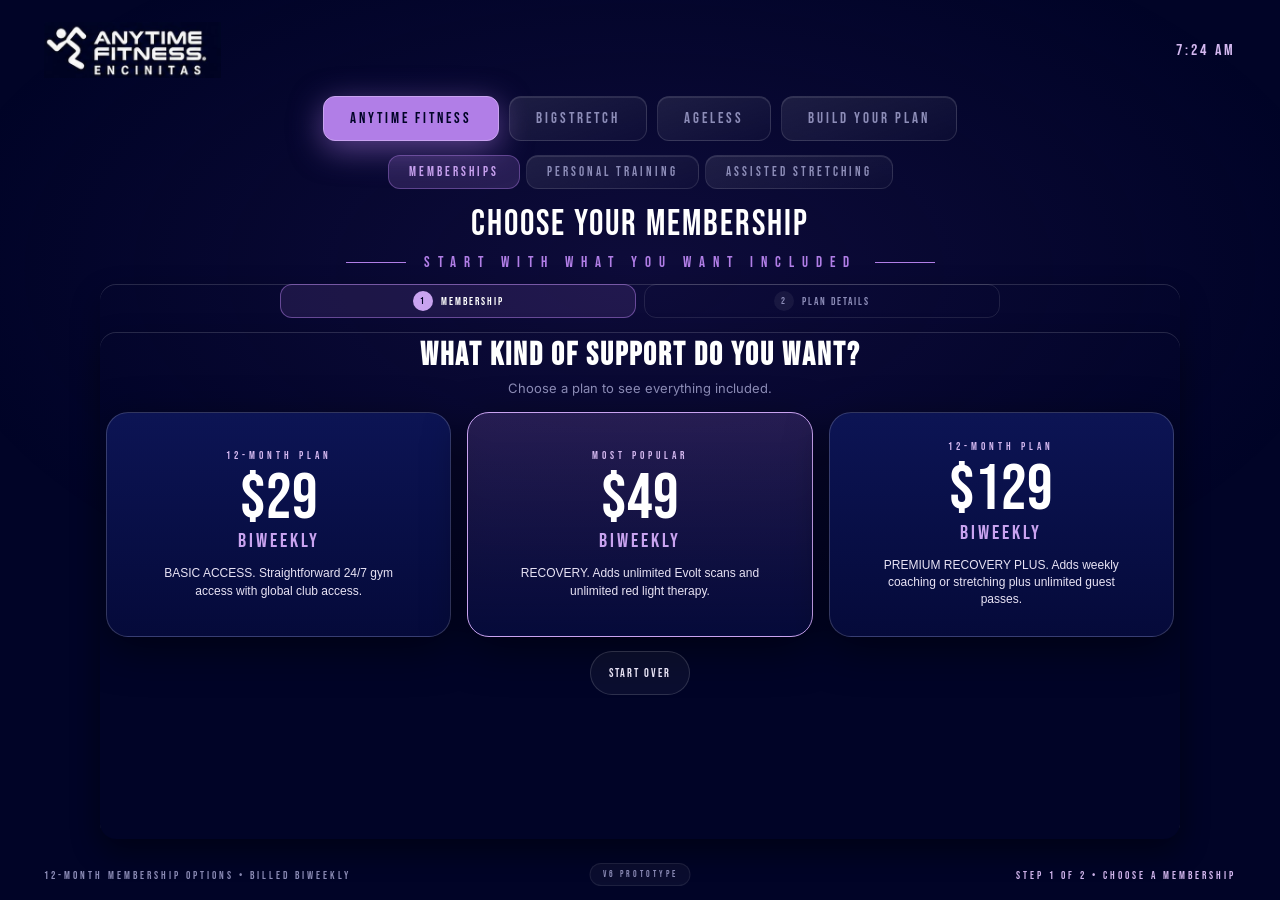
